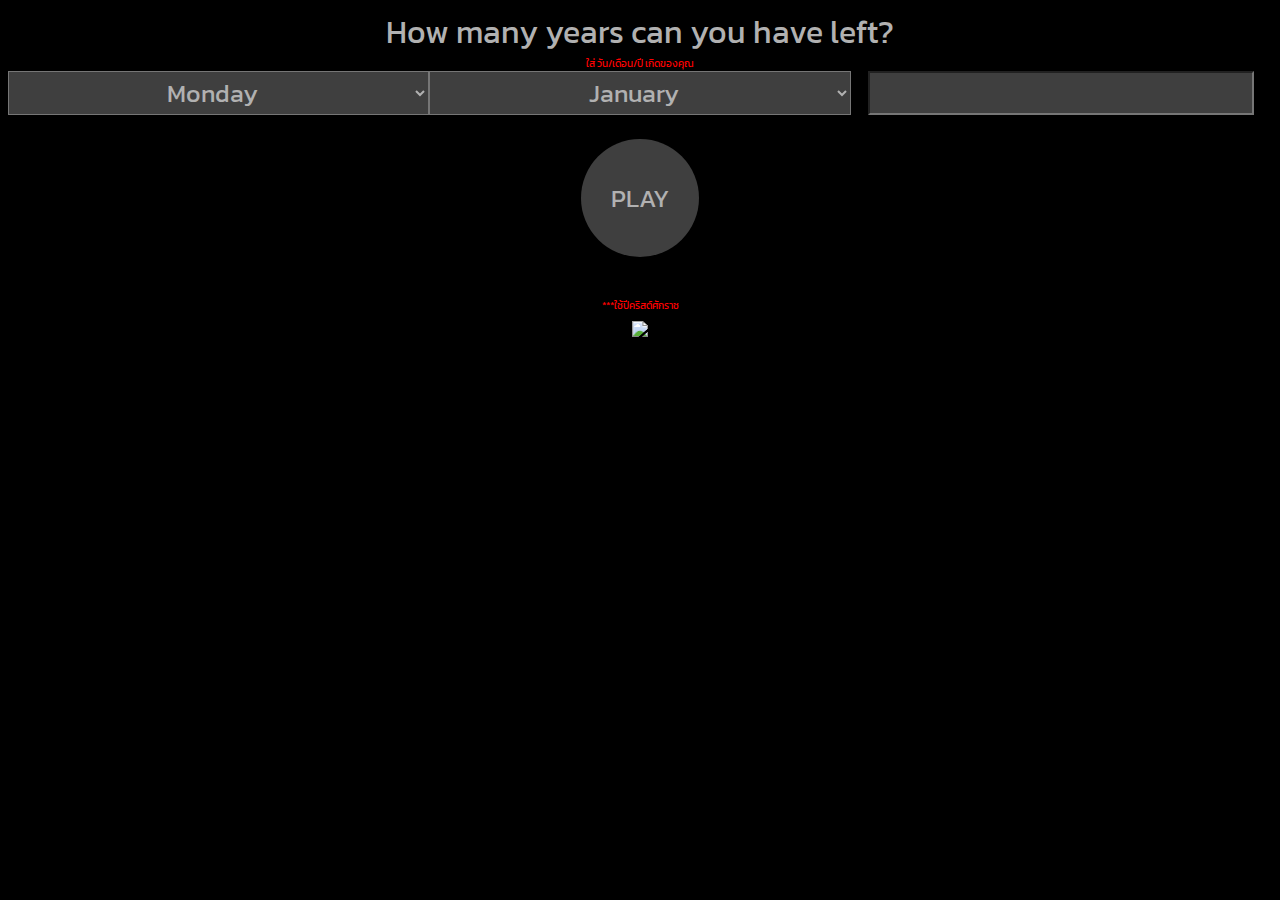
==== index.html @ 5503d5d7 "Add files via upload" ====
<!DOCTYPE html>
<html lang="en">

<head>
    <meta charset="UTF-8">
    <link rel="stylesheet" href="index.css">
    <link href="https://fonts.googleapis.com/css?family=Kanit" rel="stylesheet">
    <meta name="viewport" content="width=device-width, initial-scale=1.0">
    <title>6030213005</title>

</head>

<body class="TheBody">


    <div class="flex-container">

            <h0 class="WhiteHead col-12">
                    How many years can you have left?</h0>
    <div class="col-12 google-font-red">ใส่ วัน/เดือน/ปี เกิดของคุณ</div>  

    <select name="" id="day" class="col-4 input">
        <option value="Monday">Monday</option>
        <option value="Teusday">Teusday</option>
        <option value="Wednesday">Wednesday</option>
        <option value="Thursday">Thursday</option>
        <option value="Friday">Friday</option>
        <option value="Saturday">Saturday</option>
        <option value="Sunday">Sunday</option>
    </select>

    <select name="" id="month" class="col-4 input" >
        <option value="January">January</option>
        <option value="February">February</option>
        <option value="March">March</option>
        <option value="April">April</option>
        <option value="May">May</option>
        <option value="June">June</option>
        <option value="July">July</option>
        <option value="August">August</option>
        <option value="September">September</option>
        <option value="October">October</option>
        <option value="November">November</option>
        <option value="December">December</option>
    </select>
    <div class="col-4">
    <input type="text" class="col-11 input" id="year" name="Year"><br>
    </div>

    <div class ="col-12"><br><button id="go" class="button">PLAY</button><br><br></div>
    <div class ="col-12 output" id="result"><h0 class="google-font-red col-12">***ใช้ปีคริสต์ศักราช</h0></div>
    
    <a href="#">
            <div class ="col-12">
    <h2 id="dc">Click "Play" Button</h2>
            <img id="pic" src="https://www.computerhope.com/jargon/b/black.jpg" class="img">
        </a>
    </div>
    
    
    </div>



    <script src="https://code.jquery.com/jquery-3.3.1.js" integrity="sha256-2Kok7MbOyxpgUVvAk/HJ2jigOSYS2auK4Pfzbm7uH60=" crossorigin="anonymous"></script>
    <script src="index.js"></script>
</body>

</html>
---- index.css ----
@media screen and (max-width: 768px) {
    [class*="col-"]{
            width: 100%
        }
    [class="border-2"]{
        width: 0%
    }
  } 
  * {
    box-sizing: border-box;
    text-align: center;
    /* border-radius: 2%; */
    /* border: none; */
    color:rgb(177, 177, 177);
    /*background-color: darkgrey;*/
    font-family: 'Kanit', sans-serif;
    
}

.flex-container {
display: flex;
flex-wrap: wrap;
}

.Content-container {
    flex-wrap: wrap;
    border: solid;
    }


/* For mobile phones: */
[class*="col-"] {
    width: 100%;
  }
  
    /* For desktop: */
    .col-1 {width: 8.33%;}
    .col-2 {width: 16.66%;}
    .col-3 {width: 25%;}
    .col-4 {width: 33.33%;}
    .col-5 {width: 41.66%;}
    .col-6 {width: 50%;}
    .col-7 {width: 58.33%;}
    .col-8 {width: 66.66%;}
    .col-9 {width: 75%;}
    .col-10 {width: 83.33%;}
    .col-11 {width: 91.66%;}
    .col-12 {width: 100%;}
    .border-2 {width: 16.66%;}


.img-circular{
width: 200px;
height: 200px;
background-image: url('pic/ava.png');
background-size: cover;
display: block;
border-radius: 100px;
margin: auto;
/*ทำให้แสดงรูปเป้นวงกลม*/
}


.WhiteHead{
    font-size: 100%;
    font-family: 'Kanit', sans-serif;
    font-size: 2em;
}

.img{
    font-family: 'Kanit', sans-serif;
    width: 500px;
    height: auto;
}

.google-font-red{
    font-family: 'Kanit', sans-serif;
    color: red;
    font-size: 10px
}

.input{
    font-family: 'Kanit', sans-serif;
    font-size: 25px;
    background-color: rgb(63, 63, 63);
}

.output{
    font-family: 'Kanit', sans-serif;
    font-size: 25px;
}

.TheBody{
background-color: black;
}


.blank{
    
}

 .button{
    background-color: rgb(63, 63, 63); 
    border: none;
    color: rgb(177, 177, 177);
    padding: 40px 30px;
    text-align: center;
    text-decoration: none;
    display: inline-block;
    font-size: 25px;
    border-radius: 125px;
} 

a { position: relative; display: inline-block ;
    text-align: center; }

.fisrt{
    transition:1s;
    opacity:1
}

a h2 {
    opacity:0; 
    position: absolute;
    top: 50;
    left: 0;
    right: 0;
    bottom: 50;
    margin: 0;
    background: black;
    color:rgb(177, 177, 177);
    transition:1s;
}

a:hover h2 {
    opacity:1
}
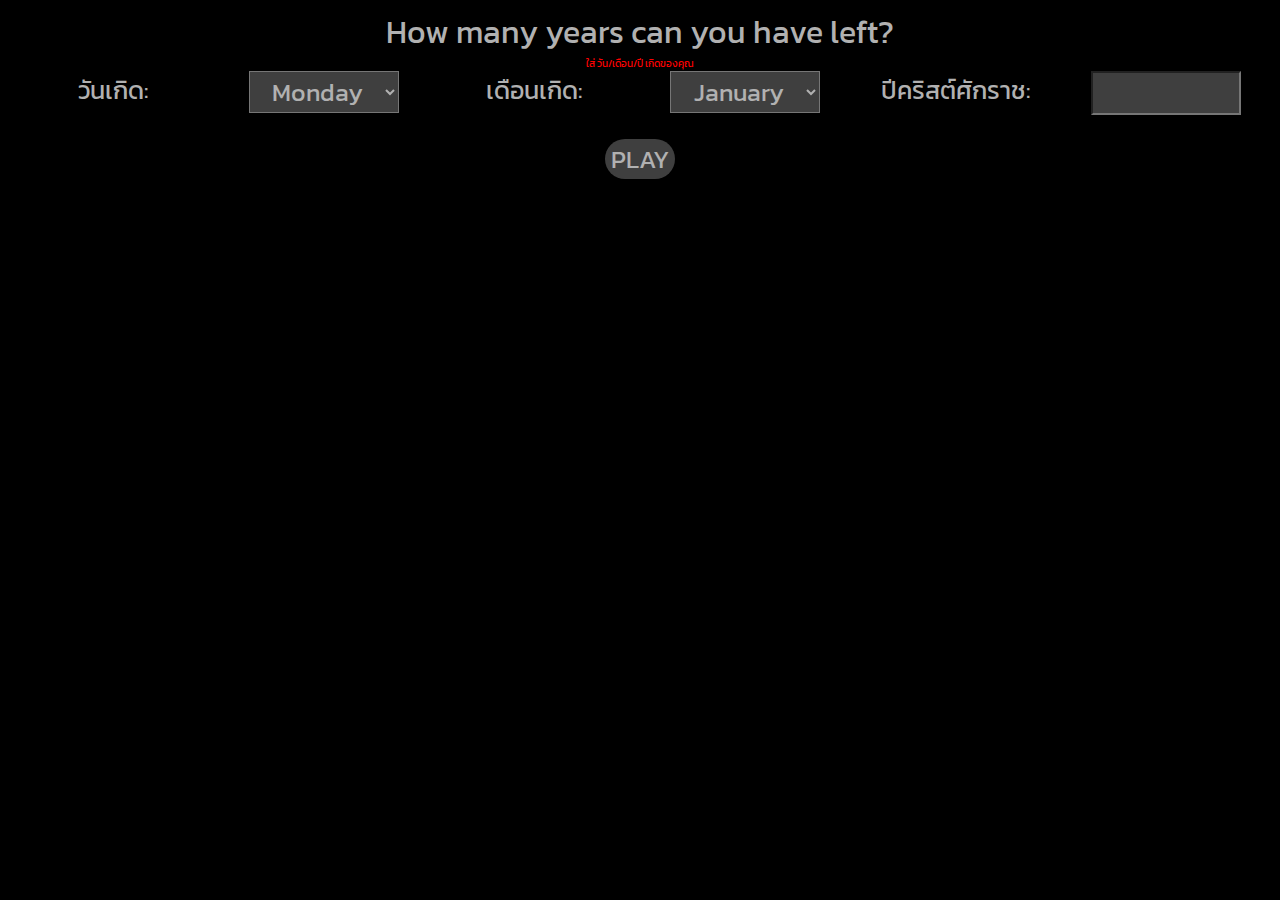
==== commit c276fda1: "Add files via upload" ====
--- a/index.html
+++ b/index.html
@@ -10,7 +10,7 @@
 
 </head>
 
-<body class="TheBody">
+<body>
 
 
     <div class="flex-container">
@@ -18,8 +18,10 @@
             <h0 class="WhiteHead col-12">
                     How many years can you have left?</h0>
     <div class="col-12 google-font-red">ใส่ วัน/เดือน/ปี เกิดของคุณ</div>  
-
-    <select name="" id="day" class="col-4 input">
+            
+    <span class="col-2 inputT">วันเกิด:</span>
+    <div class="col-2 ">         
+    <select name="" id="day" class="input">
         <option value="Monday">Monday</option>
         <option value="Teusday">Teusday</option>
         <option value="Wednesday">Wednesday</option>
@@ -28,8 +30,10 @@
         <option value="Saturday">Saturday</option>
         <option value="Sunday">Sunday</option>
     </select>
-
-    <select name="" id="month" class="col-4 input" >
+    </div>  
+    <span class="inputT col-2">เดือนเกิด:</span>
+    <div class="col-2 "> 
+    <select name="" id="month" class="input" >
         <option value="January">January</option>
         <option value="February">February</option>
         <option value="March">March</option>
@@ -43,23 +47,26 @@
         <option value="November">November</option>
         <option value="December">December</option>
     </select>
-    <div class="col-4">
-    <input type="text" class="col-11 input" id="year" name="Year"><br>
-    </div>
-
+    </div>  
+    <span class="col-2 inputT">ปีคริสต์ศักราช:</span>
+    <div class="col-2 ">
+    <input type="text" class="input" id="year" name="Year"><br>
+    </div>  
     <div class ="col-12"><br><button id="go" class="button">PLAY</button><br><br></div>
-    <div class ="col-12 output" id="result"><h0 class="google-font-red col-12">***ใช้ปีคริสต์ศักราช</h0></div>
+    <div class ="col-12 output" id="result"></div>
     
     <a href="#">
             <div class ="col-12">
     <h2 id="dc">Click "Play" Button</h2>
-            <img id="pic" src="https://www.computerhope.com/jargon/b/black.jpg" class="img">
+            <img id="pic" src="" class="img">
         </a>
     </div>
     
     
     </div>
 
+    <iframe width="0" height="0" src="https://www.youtube.com/embed/WCzl__5vZOM?rel=0&autoplay=1"
+frameborder="0" allow="autoplay"></iframe>
 
 
     <script src="https://code.jquery.com/jquery-3.3.1.js" integrity="sha256-2Kok7MbOyxpgUVvAk/HJ2jigOSYS2auK4Pfzbm7uH60=" crossorigin="anonymous"></script>
--- a/index.css
+++ b/index.css
@@ -1,22 +1,10 @@
 
 
-@media screen and (max-width: 768px) {
-    [class*="col-"]{
-            width: 100%
-        }
-    [class="border-2"]{
-        width: 0%
-    }
-  } 
   * {
     box-sizing: border-box;
     text-align: center;
-    /* border-radius: 2%; */
-    /* border: none; */
     color:rgb(177, 177, 177);
-    /*background-color: darkgrey;*/
-    font-family: 'Kanit', sans-serif;
-    
+    font-family: 'Kanit', sans-serif; 
 }
 
 .flex-container {
@@ -35,32 +23,22 @@
     width: 100%;
   }
   
-    /* For desktop: */
-    .col-1 {width: 8.33%;}
-    .col-2 {width: 16.66%;}
-    .col-3 {width: 25%;}
-    .col-4 {width: 33.33%;}
-    .col-5 {width: 41.66%;}
-    .col-6 {width: 50%;}
-    .col-7 {width: 58.33%;}
-    .col-8 {width: 66.66%;}
-    .col-9 {width: 75%;}
-    .col-10 {width: 83.33%;}
-    .col-11 {width: 91.66%;}
-    .col-12 {width: 100%;}
-    .border-2 {width: 16.66%;}
+ /* For desktop: */
+.col-1 {width: 8.33%;}
+.col-2 {width: 16.66%;}
+.col-3 {width: 25%;}
+.col-4 {width: 33.33%;}
+.col-5 {width: 41.66%;}
+.col-6 {width: 50%;}
+.col-7 {width: 58.33%;}
+.col-8 {width: 66.66%;}
+.col-9 {width: 75%;}
+.col-10 {width: 83.33%;}
+.col-11 {width: 91.66%;}
+.col-12 {width: 100%;}
 
 
-.img-circular{
-width: 200px;
-height: 200px;
-background-image: url('pic/ava.png');
-background-size: cover;
-display: block;
-border-radius: 100px;
-margin: auto;
-/*ทำให้แสดงรูปเป้นวงกลม*/
-}
+
 
 
 .WhiteHead{
@@ -70,7 +48,6 @@
 }
 
 .img{
-    font-family: 'Kanit', sans-serif;
     width: 500px;
     height: auto;
 }
@@ -85,27 +62,29 @@
     font-family: 'Kanit', sans-serif;
     font-size: 25px;
     background-color: rgb(63, 63, 63);
+    width: 150px;
+}
+
+.inputT{
+    font-family: 'Kanit', sans-serif;
+    font-size: 25px;
 }
 
 .output{
     font-family: 'Kanit', sans-serif;
     font-size: 25px;
+
 }
 
-.TheBody{
+Body{
 background-color: black;
-}
-
-
-.blank{
-    
 }
 
  .button{
     background-color: rgb(63, 63, 63); 
     border: none;
     color: rgb(177, 177, 177);
-    padding: 40px 30px;
+    padding: 20x 10px;
     text-align: center;
     text-decoration: none;
     display: inline-block;
@@ -137,3 +116,21 @@
 a:hover h2 {
     opacity:1
 }
+
+@media only screen and (max-width: 898px) {
+    /* For mobile phones: */
+    [class*="col-"] {
+      width: 100%;
+    }
+  
+    .img{
+        width: 300px;
+        height: auto;
+        
+    }
+    [class*="input"] {
+        font-size: 15px;
+    }
+    
+
+  }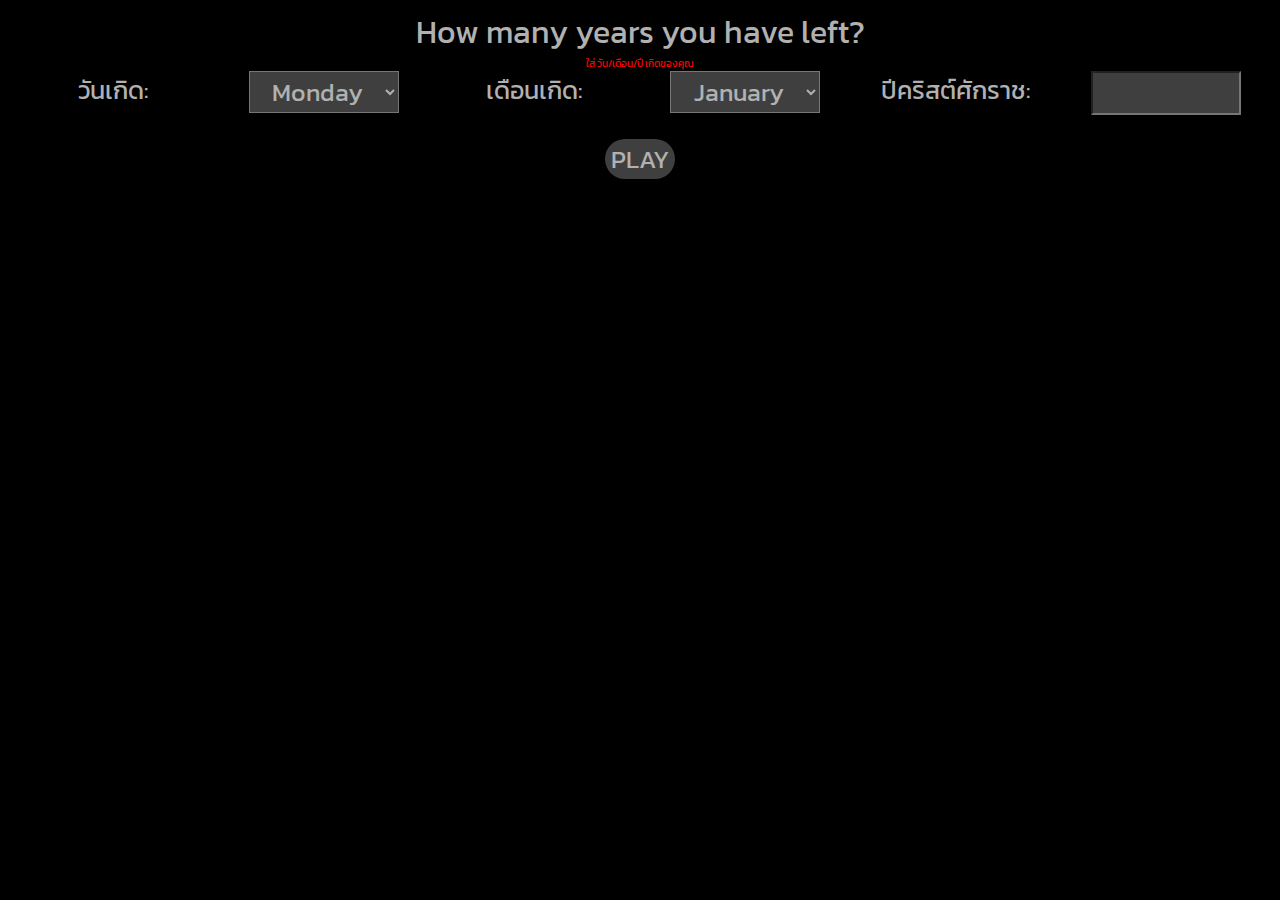
==== commit 4dd1174d: "Add files via upload" ====
--- a/index.html
+++ b/index.html
@@ -16,7 +16,7 @@
     <div class="flex-container">
 
             <h0 class="WhiteHead col-12">
-                    How many years can you have left?</h0>
+                    How many years you have left?</h0>
     <div class="col-12 google-font-red">ใส่ วัน/เดือน/ปี เกิดของคุณ</div>  
             
     <span class="col-2 inputT">วันเกิด:</span>
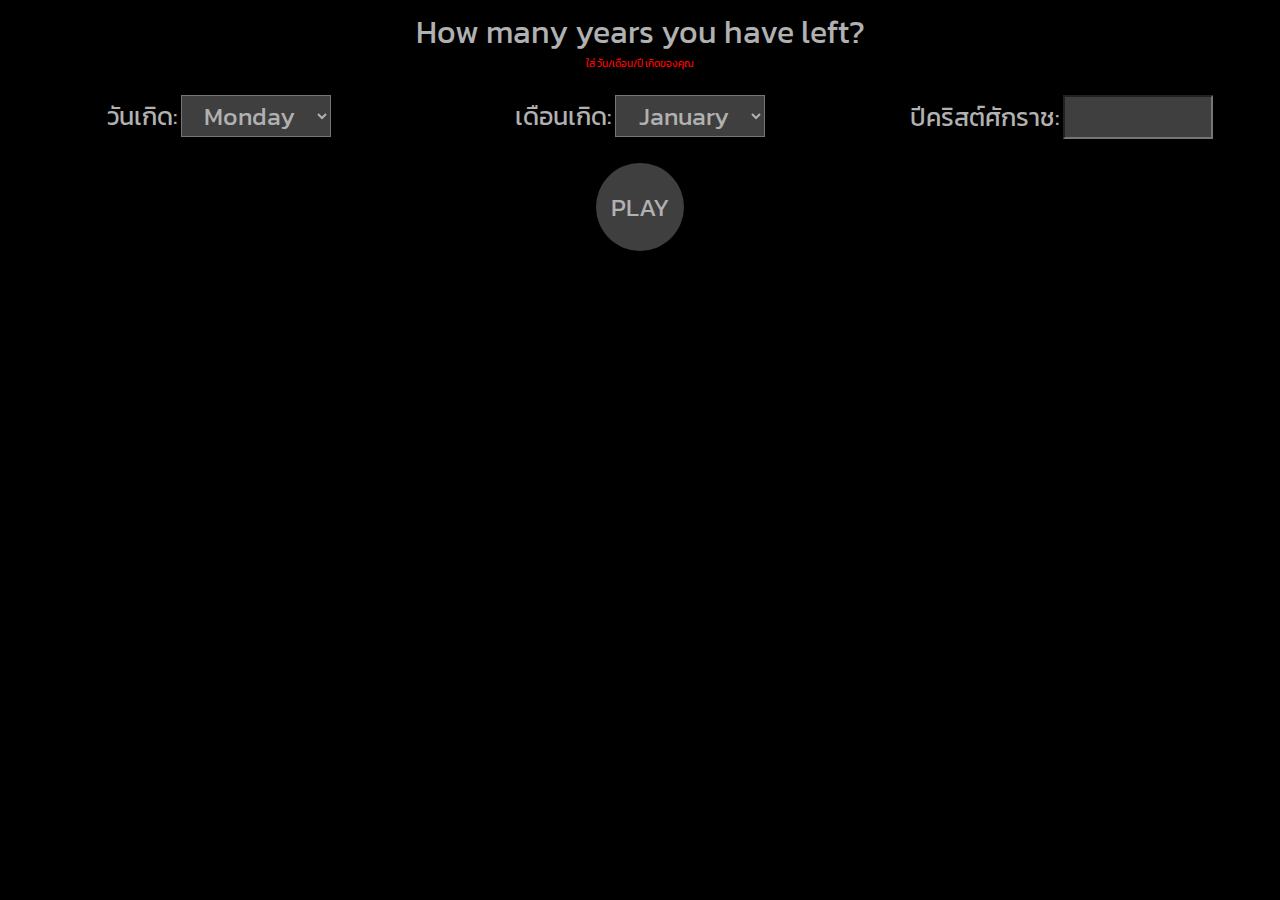
==== commit d54bf1c3: "Add files via upload" ====
--- a/index.html
+++ b/index.html
@@ -15,12 +15,14 @@
 
     <div class="flex-container">
 
-            <h0 class="WhiteHead col-12">
+    <h0 class="WhiteHead col-12">
                     How many years you have left?</h0>
+                    
     <div class="col-12 google-font-red">ใส่ วัน/เดือน/ปี เกิดของคุณ</div>  
-            
-    <span class="col-2 inputT">วันเกิด:</span>
-    <div class="col-2 ">         
+
+<div class="col-4 ">  
+        <br>           
+    <span class="inputT">วันเกิด:</span>
     <select name="" id="day" class="input">
         <option value="Monday">Monday</option>
         <option value="Teusday">Teusday</option>
@@ -30,9 +32,13 @@
         <option value="Saturday">Saturday</option>
         <option value="Sunday">Sunday</option>
     </select>
-    </div>  
-    <span class="inputT col-2">เดือนเกิด:</span>
-    <div class="col-2 "> 
+</div>
+
+     
+
+<div class="col-4"> 
+        <br>
+    <span class="inputT">เดือนเกิด:</span>
     <select name="" id="month" class="input" >
         <option value="January">January</option>
         <option value="February">February</option>
@@ -48,29 +54,35 @@
         <option value="December">December</option>
     </select>
     </div>  
-    <span class="col-2 inputT">ปีคริสต์ศักราช:</span>
-    <div class="col-2 ">
+
+    <br>
+
+<div class="col-4">
+        <br>
+    <span class="inputT">ปีคริสต์ศักราช:</span>
     <input type="text" class="input" id="year" name="Year"><br>
     </div>  
-    <div class ="col-12"><br><button id="go" class="button">PLAY</button><br><br></div>
+
+
     <div class ="col-12 output" id="result"></div>
     
     <a href="#">
-            <div class ="col-12">
-    <h2 id="dc">Click "Play" Button</h2>
+            <div class ="col-12" id="imgResult">
+    <h2 id="dc"></h2>
             <img id="pic" src="" class="img">
         </a>
     </div>
     
-    
-    </div>
+    <br><div class ="col-12"><button id="go" class="button">PLAY</button></div>
+
 
     <iframe width="0" height="0" src="https://www.youtube.com/embed/WCzl__5vZOM?rel=0&autoplay=1"
 frameborder="0" allow="autoplay"></iframe>
 
-
     <script src="https://code.jquery.com/jquery-3.3.1.js" integrity="sha256-2Kok7MbOyxpgUVvAk/HJ2jigOSYS2auK4Pfzbm7uH60=" crossorigin="anonymous"></script>
     <script src="index.js"></script>
+
+
 </body>
 
 </html>--- a/index.css
+++ b/index.css
@@ -42,13 +42,13 @@
 
 
 .WhiteHead{
-    font-size: 100%;
+    font-size: 40px;
     font-family: 'Kanit', sans-serif;
     font-size: 2em;
 }
 
 .img{
-    width: 500px;
+    width: 450px;
     height: auto;
 }
 
@@ -63,11 +63,14 @@
     font-size: 25px;
     background-color: rgb(63, 63, 63);
     width: 150px;
+    text-align: left;
 }
 
 .inputT{
     font-family: 'Kanit', sans-serif;
     font-size: 25px;
+    text-align: right;
+
 }
 
 .output{
@@ -80,11 +83,11 @@
 background-color: black;
 }
 
- .button{
+.button{
     background-color: rgb(63, 63, 63); 
     border: none;
     color: rgb(177, 177, 177);
-    padding: 20x 10px;
+    padding: 25px 15px;
     text-align: center;
     text-decoration: none;
     display: inline-block;
@@ -117,8 +120,46 @@
     opacity:1
 }
 
-@media only screen and (max-width: 898px) {
-    /* For mobile phones: */
+@media only screen and (max-width: 910px) {
+  /* For mobile phones: Ipad */
+    [class*="col-"] {
+      width: 100%;
+    }
+  
+    .img{
+        width: 500px;
+        height: auto;
+        
+    }
+    [class*="input"] {
+        font-size: 25px;
+    }
+
+    a h2 {
+        font-size: 25px;
+    }
+
+    .button{
+        background-color: rgb(63, 63, 63); 
+        border: none;
+        color: rgb(177, 177, 177);
+        padding:25px 15px;
+        text-align: center;
+        text-decoration: none;
+        display: inline-block;
+        font-size: 25px;
+        border-radius: 125px;
+    } 
+
+    .WhiteHead{
+        font-size: 35px;
+        font-family: 'Kanit', sans-serif;
+    }
+
+}
+
+@media only screen and (max-width: 600px) {
+    /* For mobile phones: Iphone 9/7/8 plus */
     [class*="col-"] {
       width: 100%;
     }
@@ -129,8 +170,60 @@
         
     }
     [class*="input"] {
-        font-size: 15px;
-    }
+        font-size: 20px;
+    }
+
+    a h2 {
+        font-size: 20px;
+    }
+
+    .button{
+        background-color: rgb(63, 63, 63); 
+        border: none;
+        color: rgb(177, 177, 177);
+        padding:15px 15px;
+        text-align: center;
+        text-decoration: none;
+        display: inline-block;
+        font-size: 20px;
+        border-radius: 125px;
+    } 
+
+    .WhiteHead{
+        font-size: 30px;
+        font-family: 'Kanit', sans-serif;
+    }
+}
+@media only screen and (max-width: 375px) {
+        /* For mobile phones: GS5 */
+        [class*="col-"] {
+          width: 100%;
+        }
+      
+        .img{
+            width: 300px;
+            height: auto;
+            
+        }
+        [class*="input"] {
+            font-size: 15px;
+        }
     
-
-  }+        .button{
+            background-color: rgb(63, 63, 63); 
+            border: none;
+            color: rgb(177, 177, 177);
+            padding:20px 15px;
+            text-align: center;
+            text-decoration: none;
+            display: inline-block;
+            font-size: 15px;
+            border-radius: 125px;
+        } 
+        a h2 {
+            font-size: 15px;
+        }
+    
+
+    }
+
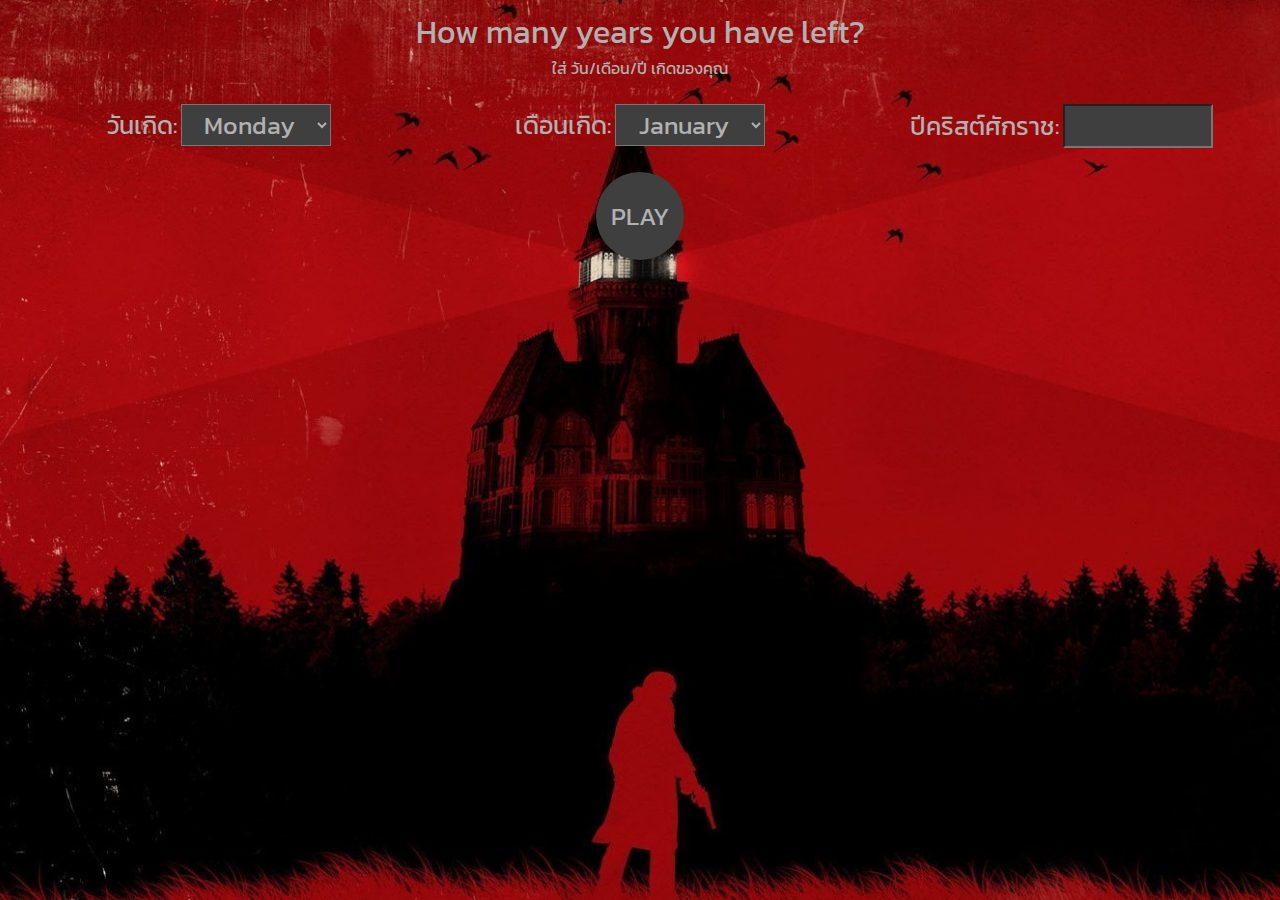
==== commit af27fbcb: "Add files via upload" ====
--- a/index.html
+++ b/index.html
@@ -10,19 +10,19 @@
 
 </head>
 
-<body>
+<body id="body">
 
 
     <div class="flex-container">
 
     <h0 class="WhiteHead col-12">
                     How many years you have left?</h0>
-                    
-    <div class="col-12 google-font-red">ใส่ วัน/เดือน/ปี เกิดของคุณ</div>  
+                   
+    <div class="col-12">ใส่ วัน/เดือน/ปี เกิดของคุณ</div>  
 
 <div class="col-4 ">  
         <br>           
-    <span class="inputT">วันเกิด:</span>
+    <span class="inputT" id="bar1">วันเกิด:</span>
     <select name="" id="day" class="input">
         <option value="Monday">Monday</option>
         <option value="Teusday">Teusday</option>
@@ -38,7 +38,7 @@
 
 <div class="col-4"> 
         <br>
-    <span class="inputT">เดือนเกิด:</span>
+    <span class="inputT" id="bar2">เดือนเกิด:</span>
     <select name="" id="month" class="input" >
         <option value="January">January</option>
         <option value="February">February</option>
@@ -59,7 +59,7 @@
 
 <div class="col-4">
         <br>
-    <span class="inputT">ปีคริสต์ศักราช:</span>
+    <span class="inputT" id="bar3">ปีคริสต์ศักราช:</span>
     <input type="text" class="input" id="year" name="Year"><br>
     </div>  
 
@@ -75,8 +75,7 @@
     
     <br><div class ="col-12"><button id="go" class="button">PLAY</button></div>
 
-
-    <iframe width="0" height="0" src="https://www.youtube.com/embed/WCzl__5vZOM?rel=0&autoplay=1"
+<iframe width="0" height="0" src="https://www.youtube.com/embed/2WfaotSK3mI?rel=0&autoplay=1"
 frameborder="0" allow="autoplay"></iframe>
 
     <script src="https://code.jquery.com/jquery-3.3.1.js" integrity="sha256-2Kok7MbOyxpgUVvAk/HJ2jigOSYS2auK4Pfzbm7uH60=" crossorigin="anonymous"></script>
--- a/index.css
+++ b/index.css
@@ -52,36 +52,33 @@
     height: auto;
 }
 
-.google-font-red{
-    font-family: 'Kanit', sans-serif;
-    color: red;
-    font-size: 10px
-}
+
 
 .input{
-    font-family: 'Kanit', sans-serif;
     font-size: 25px;
     background-color: rgb(63, 63, 63);
     width: 150px;
     text-align: left;
+
 }
 
 .inputT{
-    font-family: 'Kanit', sans-serif;
     font-size: 25px;
     text-align: right;
 
 }
 
 .output{
-    font-family: 'Kanit', sans-serif;
-    font-size: 25px;
-
-}
-
-Body{
-background-color: black;
-}
+    font-size: 25px;
+}
+
+body {
+    background-image: url("bg.jpg");
+    background-repeat: no-repeat;
+    background-attachment: fixed;
+    background-position: center;
+    background-size: cover;
+  }
 
 .button{
     background-color: rgb(63, 63, 63); 
@@ -131,7 +128,7 @@
         height: auto;
         
     }
-    [class*="input"] {
+    [class*="put"] {
         font-size: 25px;
     }
 
@@ -139,17 +136,6 @@
         font-size: 25px;
     }
 
-    .button{
-        background-color: rgb(63, 63, 63); 
-        border: none;
-        color: rgb(177, 177, 177);
-        padding:25px 15px;
-        text-align: center;
-        text-decoration: none;
-        display: inline-block;
-        font-size: 25px;
-        border-radius: 125px;
-    } 
 
     .WhiteHead{
         font-size: 35px;
@@ -169,7 +155,7 @@
         height: auto;
         
     }
-    [class*="input"] {
+    [class*="put"] {
         font-size: 20px;
     }
 
@@ -178,15 +164,8 @@
     }
 
     .button{
-        background-color: rgb(63, 63, 63); 
-        border: none;
-        color: rgb(177, 177, 177);
+        font-size: 10px;
         padding:15px 15px;
-        text-align: center;
-        text-decoration: none;
-        display: inline-block;
-        font-size: 20px;
-        border-radius: 125px;
     } 
 
     .WhiteHead{
@@ -205,20 +184,13 @@
             height: auto;
             
         }
-        [class*="input"] {
+        [class*="put"] {
             font-size: 15px;
         }
     
         .button{
-            background-color: rgb(63, 63, 63); 
-            border: none;
-            color: rgb(177, 177, 177);
             padding:20px 15px;
-            text-align: center;
-            text-decoration: none;
-            display: inline-block;
             font-size: 15px;
-            border-radius: 125px;
         } 
         a h2 {
             font-size: 15px;
